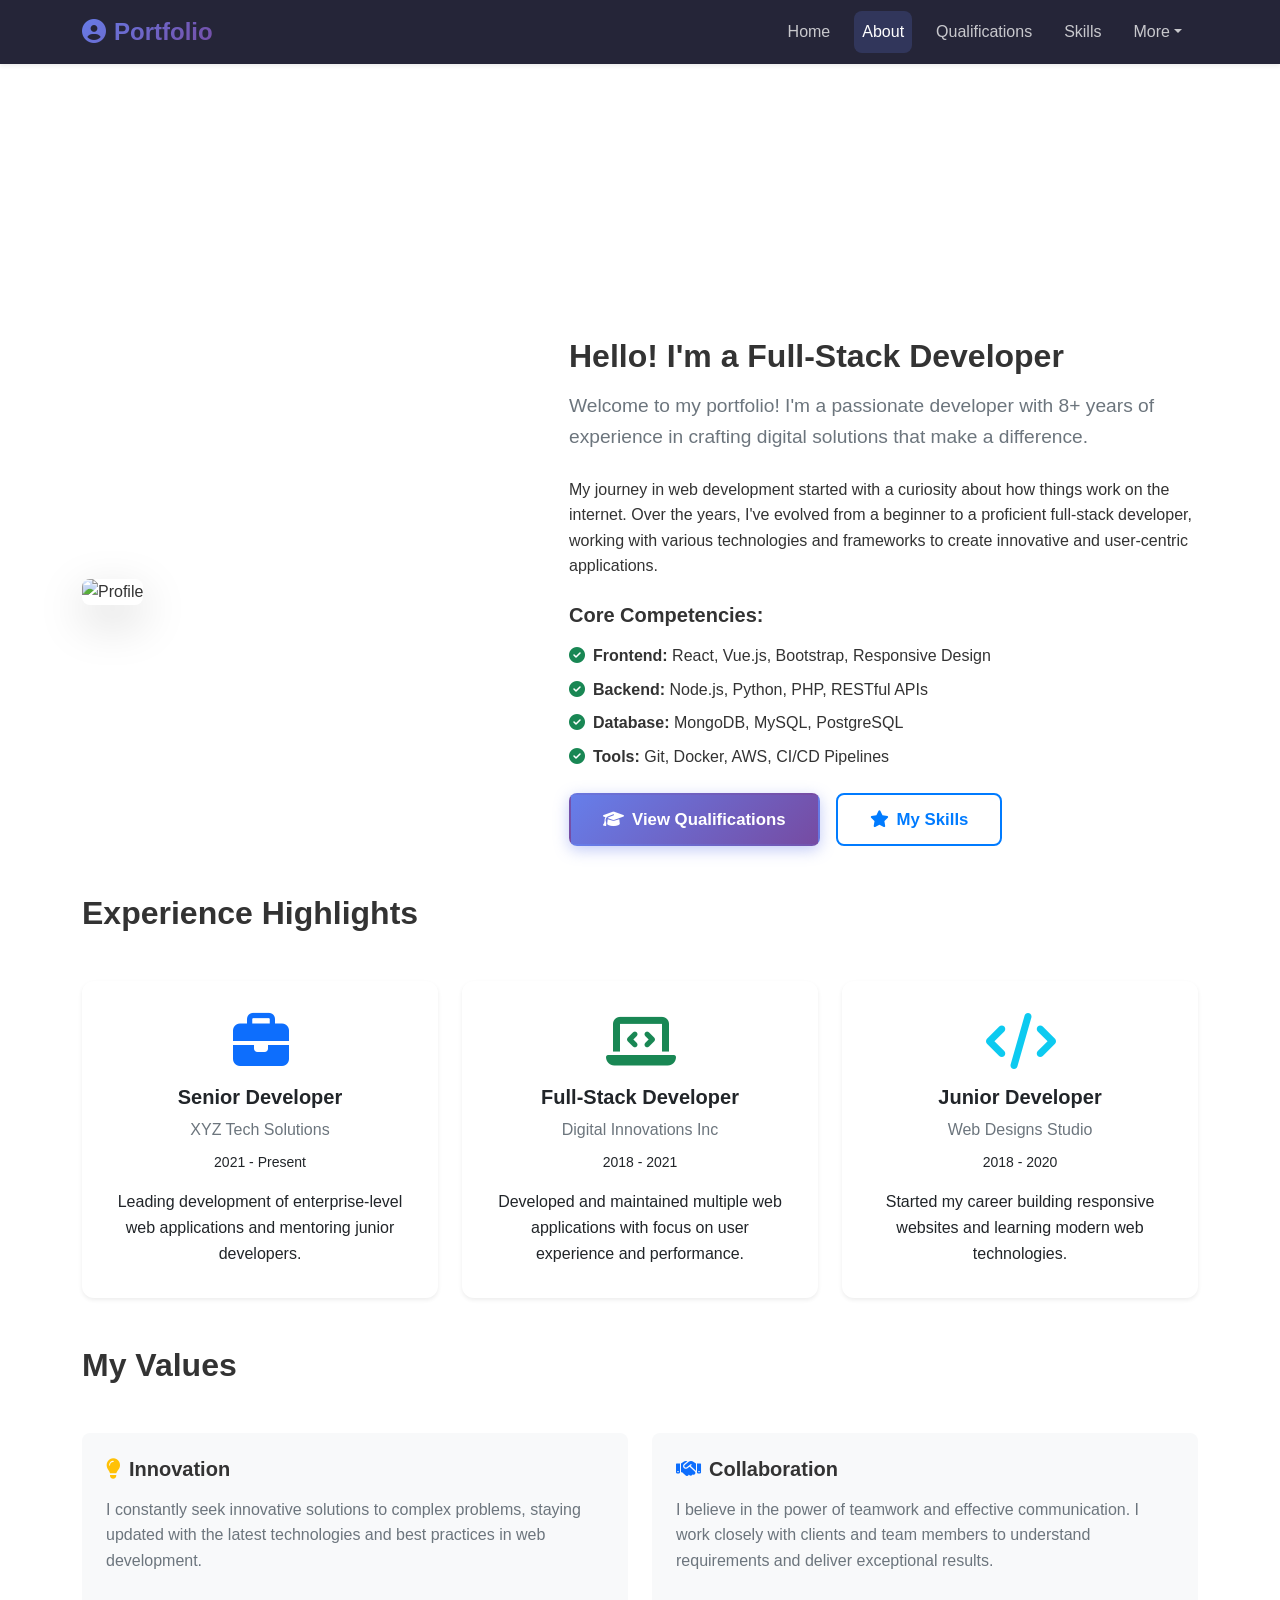
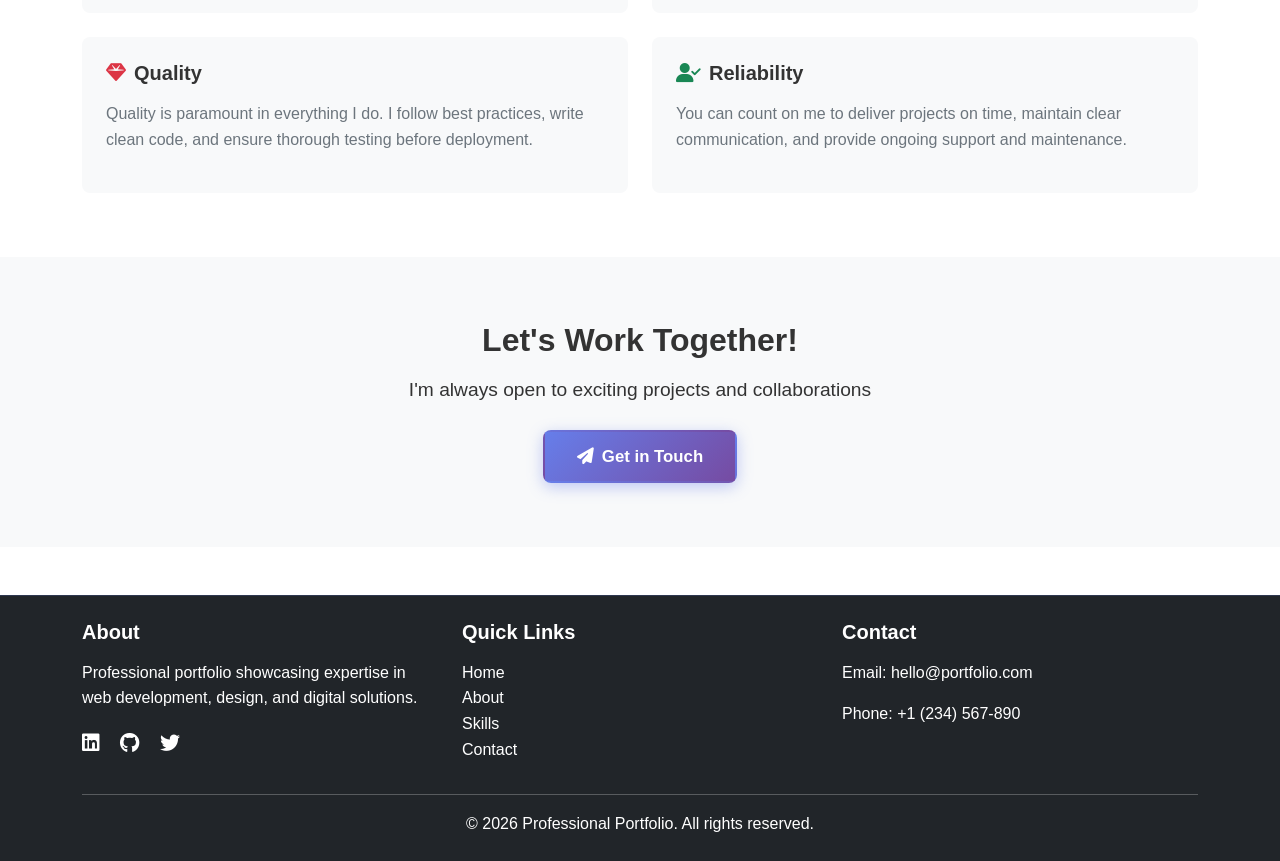
==== about.html @ b2d2db13 "Initial commit: Professional Portfolio Website with Bootstrap 5" ====
<!DOCTYPE html>
<html lang="en">

<head>
    <meta charset="UTF-8">
    <meta name="viewport" content="width=device-width, initial-scale=1.0">
    <title>About Me - Professional Portfolio</title>
    <link href="https://cdn.jsdelivr.net/npm/bootstrap@5.3.0/dist/css/bootstrap.min.css" rel="stylesheet">
    <link href="https://cdnjs.cloudflare.com/ajax/libs/font-awesome/6.4.0/css/all.min.css" rel="stylesheet">
    <link href="css/style.css" rel="stylesheet">
</head>

<body>
    <!-- Navigation Bar -->
    <nav class="navbar navbar-expand-lg navbar-dark bg-dark sticky-top shadow-sm">
        <div class="container">
            <a class="navbar-brand fw-bold" href="index.html">
                <i class="fas fa-user-circle me-2"></i>Portfolio
            </a>
            <button class="navbar-toggler" type="button" data-bs-toggle="collapse" data-bs-target="#navbarNav">
                <span class="navbar-toggler-icon"></span>
            </button>
            <div class="collapse navbar-collapse" id="navbarNav">
                <ul class="navbar-nav ms-auto">
                    <li class="nav-item">
                        <a class="nav-link" href="index.html">Home</a>
                    </li>
                    <li class="nav-item">
                        <a class="nav-link active" href="about.html">About</a>
                    </li>
                    <li class="nav-item">
                        <a class="nav-link" href="qualifications.html">Qualifications</a>
                    </li>
                    <li class="nav-item">
                        <a class="nav-link" href="skills.html">Skills</a>
                    </li>
                    <li class="nav-item dropdown">
                        <a class="nav-link dropdown-toggle" href="#" data-bs-toggle="dropdown">More</a>
                        <ul class="dropdown-menu dropdown-menu-end">
                            <li><a class="dropdown-item" href="certifications.html">Certifications</a></li>
                            <li><a class="dropdown-item" href="contact.html">Contact</a></li>
                        </ul>
                    </li>
                </ul>
            </div>
        </div>
    </nav>

    <!-- Page Header -->
    <section class="page-header bg-gradient text-white py-5">
        <div class="container">
            <h1 class="display-5 fw-bold mb-2">About Me</h1>
            <p class="lead">Learn more about my journey, passion, and expertise</p>
        </div>
    </section>

    <!-- About Content -->
    <section class="section-padding">
        <div class="container">
            <div class="row align-items-center mb-5">
                <div class="col-lg-5 mb-4 mb-lg-0">
                    <img src="https://via.placeholder.com/400x500?text=Professional+Photo" alt="Profile" class="img-fluid rounded-3 shadow-lg">
                </div>
                <div class="col-lg-7 ps-lg-4">
                    <h2 class="fw-bold mb-3">Hello! I'm a Full-Stack Developer</h2>
                    <p class="lead text-muted mb-4">
                        Welcome to my portfolio! I'm a passionate developer with 8+ years of experience in crafting digital solutions that make a difference.
                    </p>
                    <p class="mb-4">
                        My journey in web development started with a curiosity about how things work on the internet. Over the years, I've evolved from a beginner to a proficient full-stack developer, working with various technologies and frameworks to create innovative and user-centric applications.
                    </p>
                    <div class="mb-4">
                        <h5 class="fw-bold mb-3">Core Competencies:</h5>
                        <ul class="list-unstyled">
                            <li class="mb-2"><i class="fas fa-check-circle text-success me-2"></i><strong>Frontend:</strong> React, Vue.js, Bootstrap, Responsive Design</li>
                            <li class="mb-2"><i class="fas fa-check-circle text-success me-2"></i><strong>Backend:</strong> Node.js, Python, PHP, RESTful APIs</li>
                            <li class="mb-2"><i class="fas fa-check-circle text-success me-2"></i><strong>Database:</strong> MongoDB, MySQL, PostgreSQL</li>
                            <li class="mb-2"><i class="fas fa-check-circle text-success me-2"></i><strong>Tools:</strong> Git, Docker, AWS, CI/CD Pipelines</li>
                        </ul>
                    </div>
                    <div class="d-flex gap-3">
                        <a href="qualifications.html" class="btn btn-primary btn-lg">
                            <i class="fas fa-graduation-cap me-2"></i>View Qualifications
                        </a>
                        <a href="skills.html" class="btn btn-outline-primary btn-lg">
                            <i class="fas fa-star me-2"></i>My Skills
                        </a>
                    </div>
                </div>
            </div>

            <!-- Experience Cards -->
            <h2 class="fw-bold mb-5 mt-5">Experience Highlights</h2>
            <div class="row g-4 mb-5">
                <div class="col-md-6 col-lg-4">
                    <div class="card h-100 shadow-sm border-0 card-hover">
                        <div class="card-body text-center">
                            <div class="mb-3">
                                <i class="fas fa-briefcase display-4 text-primary"></i>
                            </div>
                            <h5 class="card-title fw-bold">Senior Developer</h5>
                            <p class="card-text text-muted mb-2">XYZ Tech Solutions</p>
                            <p class="card-text small">2021 - Present</p>
                            <p class="card-text">Leading development of enterprise-level web applications and mentoring junior developers.</p>
                        </div>
                    </div>
                </div>
                <div class="col-md-6 col-lg-4">
                    <div class="card h-100 shadow-sm border-0 card-hover">
                        <div class="card-body text-center">
                            <div class="mb-3">
                                <i class="fas fa-laptop-code display-4 text-success"></i>
                            </div>
                            <h5 class="card-title fw-bold">Full-Stack Developer</h5>
                            <p class="card-text text-muted mb-2">Digital Innovations Inc</p>
                            <p class="card-text small">2018 - 2021</p>
                            <p class="card-text">Developed and maintained multiple web applications with focus on user experience and performance.</p>
                        </div>
                    </div>
                </div>
                <div class="col-md-6 col-lg-4">
                    <div class="card h-100 shadow-sm border-0 card-hover">
                        <div class="card-body text-center">
                            <div class="mb-3">
                                <i class="fas fa-code display-4 text-info"></i>
                            </div>
                            <h5 class="card-title fw-bold">Junior Developer</h5>
                            <p class="card-text text-muted mb-2">Web Designs Studio</p>
                            <p class="card-text small">2018 - 2020</p>
                            <p class="card-text">Started my career building responsive websites and learning modern web technologies.</p>
                        </div>
                    </div>
                </div>
            </div>

            <!-- Values Section -->
            <h2 class="fw-bold mb-5 mt-5">My Values</h2>
            <div class="row g-4">
                <div class="col-md-6">
                    <div class="p-4 bg-light rounded-3">
                        <h5 class="fw-bold mb-3">
                            <i class="fas fa-lightbulb text-warning me-2"></i>Innovation
                        </h5>
                        <p class="text-muted">I constantly seek innovative solutions to complex problems, staying updated with the latest technologies and best practices in web development.</p>
                    </div>
                </div>
                <div class="col-md-6">
                    <div class="p-4 bg-light rounded-3">
                        <h5 class="fw-bold mb-3">
                            <i class="fas fa-handshake text-primary me-2"></i>Collaboration
                        </h5>
                        <p class="text-muted">I believe in the power of teamwork and effective communication. I work closely with clients and team members to understand requirements and deliver exceptional results.</p>
                    </div>
                </div>
                <div class="col-md-6">
                    <div class="p-4 bg-light rounded-3">
                        <h5 class="fw-bold mb-3">
                            <i class="fas fa-gem text-danger me-2"></i>Quality
                        </h5>
                        <p class="text-muted">Quality is paramount in everything I do. I follow best practices, write clean code, and ensure thorough testing before deployment.</p>
                    </div>
                </div>
                <div class="col-md-6">
                    <div class="p-4 bg-light rounded-3">
                        <h5 class="fw-bold mb-3">
                            <i class="fas fa-user-check text-success me-2"></i>Reliability
                        </h5>
                        <p class="text-muted">You can count on me to deliver projects on time, maintain clear communication, and provide ongoing support and maintenance.</p>
                    </div>
                </div>
            </div>
        </div>
    </section>

    <!-- Call to Action -->
    <section class="bg-light section-padding">
        <div class="container text-center">
            <h2 class="fw-bold mb-3">Let's Work Together!</h2>
            <p class="lead mb-4">I'm always open to exciting projects and collaborations</p>
            <a href="contact.html" class="btn btn-primary btn-lg">
                <i class="fas fa-paper-plane me-2"></i>Get in Touch
            </a>
        </div>
    </section>

    <!-- Footer -->
    <footer class="bg-dark text-white py-4 mt-5">
        <div class="container">
            <div class="row">
                <div class="col-md-4 mb-3 mb-md-0">
                    <h5 class="fw-bold mb-3">About</h5>
                    <p>Professional portfolio showcasing expertise in web development, design, and digital solutions.</p>
                    <div class="social-links">
                        <a href="#" class="text-white me-3"><i class="fab fa-linkedin"></i></a>
                        <a href="#" class="text-white me-3"><i class="fab fa-github"></i></a>
                        <a href="#" class="text-white"><i class="fab fa-twitter"></i></a>
                    </div>
                </div>
                <div class="col-md-4">
                    <h5 class="fw-bold mb-3">Quick Links</h5>
                    <ul class="list-unstyled">
                        <li><a href="index.html" class="text-white text-decoration-none">Home</a></li>
                        <li><a href="about.html" class="text-white text-decoration-none">About</a></li>
                        <li><a href="skills.html" class="text-white text-decoration-none">Skills</a></li>
                        <li><a href="contact.html" class="text-white text-decoration-none">Contact</a></li>
                    </ul>
                </div>
                <div class="col-md-4">
                    <h5 class="fw-bold mb-3">Contact</h5>
                    <p>Email: <a href="mailto:hello@portfolio.com" class="text-white text-decoration-none">hello@portfolio.com</a></p>
                    <p>Phone: <a href="tel:+1234567890" class="text-white text-decoration-none">+1 (234) 567-890</a></p>
                </div>
            </div>
            <hr class="my-3">
            <div class="text-center">
                <p class="mb-0">&copy; 2026 Professional Portfolio. All rights reserved.</p>
            </div>
        </div>
    </footer>

    <script src="https://cdn.jsdelivr.net/npm/bootstrap@5.3.0/dist/js/bootstrap.bundle.min.js"></script>
    <script src="js/script.js"></script>
</body>

</html>
---- css/style.css ----
/* ========================================
   Global Styles & Variables
   ======================================== */

:root {
    --primary-color: #007bff;
    --secondary-color: #6c757d;
    --success-color: #28a745;
    --danger-color: #dc3545;
    --warning-color: #ffc107;
    --info-color: #17a2b8;
    --light-color: #f8f9fa;
    --dark-color: #212529;
    --gradient-primary: linear-gradient(135deg, #667eea 0%, #764ba2 100%);
    --box-shadow: 0 0.5rem 1rem rgba(0, 0, 0, 0.15);
    --transition: all 0.3s ease-in-out;
}

* {
    margin: 0;
    padding: 0;
    box-sizing: border-box;
}

body {
    font-family: 'Segoe UI', Tahoma, Geneva, Verdana, sans-serif;
    line-height: 1.6;
    color: #333;
}

/* ========================================
   Typography
   ======================================== */

h1, h2, h3, h4, h5, h6 {
    font-family: 'Segoe UI', Tahoma, Geneva, Verdana, sans-serif;
    font-weight: 700;
    margin-bottom: 1rem;
}

.display-4, .display-5 {
    font-weight: 700;
    letter-spacing: -1px;
}

.lead {
    font-size: 1.2rem;
    font-weight: 300;
}

/* ========================================
   Gradients & Backgrounds
   ======================================== */

.bg-gradient {
    background: linear-gradient(135deg, #667eea 0%, #764ba2 100%);
    background-attachment: fixed;
}

.page-header {
    background: linear-gradient(135deg, #667eea 0%, #764ba2 100%);
    background-attachment: fixed;
}

.hero-section {
    background: linear-gradient(135deg, #667eea 0%, #764ba2 100%);
    background-attachment: fixed;
    min-height: 600px;
    display: flex;
    align-items: center;
}

.cta-section {
    background: linear-gradient(135deg, #667eea 0%, #764ba2 100%);
    background-attachment: fixed;
}

/* ========================================
   Section Spacing
   ======================================== */

.section-padding {
    padding: 4rem 0;
}

@media (max-width: 768px) {
    .section-padding {
        padding: 2.5rem 0;
    }
}

/* ========================================
   Buttons
   ======================================== */

.btn {
    border-radius: 0.5rem;
    font-weight: 600;
    transition: var(--transition);
    border: 2px solid transparent;
}

.btn-primary {
    background: linear-gradient(135deg, #667eea 0%, #764ba2 100%);
    border: 2px solid transparent;
    box-shadow: 0 4px 15px rgba(102, 126, 234, 0.4);
}

.btn-primary:hover {
    transform: translateY(-2px);
    box-shadow: 0 6px 20px rgba(102, 126, 234, 0.6);
    background: linear-gradient(135deg, #764ba2 0%, #667eea 100%);
}

.btn-primary:active {
    transform: translateY(0);
}

.btn-outline-primary {
    border: 2px solid var(--primary-color);
    color: var(--primary-color);
}

.btn-outline-primary:hover {
    background: var(--primary-color);
    border-color: var(--primary-color);
    color: white;
}

.btn-light {
    background: white;
    color: var(--primary-color);
    border: 2px solid white;
    font-weight: 600;
}

.btn-light:hover {
    background: #f0f0f0;
    border-color: #f0f0f0;
}

.btn-lg {
    padding: 0.75rem 2rem;
    font-size: 1.05rem;
}

/* ========================================
   Cards
   ======================================== */

.card {
    border: none;
    border-radius: 0.75rem;
    overflow: hidden;
    transition: var(--transition);
}

.card-hover {
    transform: translateY(0);
    box-shadow: 0 0.5rem 1rem rgba(0, 0, 0, 0.15);
}

.card-hover:hover {
    transform: translateY(-8px);
    box-shadow: 0 1rem 3rem rgba(102, 126, 234, 0.2);
}

.card-body {
    padding: 2rem;
}

.card img {
    height: 200px;
    object-fit: cover;
}

/* ========================================
   Navigation
   ======================================== */

.navbar {
    background-color: #1a1a2e !important;
    backdrop-filter: blur(10px);
    background-color: rgba(26, 26, 46, 0.95) !important;
}

.navbar-brand {
    font-size: 1.5rem;
    font-weight: 700;
    background: linear-gradient(135deg, #667eea 0%, #764ba2 100%);
    -webkit-background-clip: text;
    -webkit-text-fill-color: transparent;
    background-clip: text;
}

.nav-link {
    margin-left: 0.5rem;
    margin-right: 0.5rem;
    transition: var(--transition);
    color: rgba(255, 255, 255, 0.75) !important;
    font-weight: 500;
}

.nav-link:hover,
.nav-link.active {
    color: white !important;
    background: rgba(102, 126, 234, 0.2);
    border-radius: 0.5rem;
    padding-left: 0.75rem;
    padding-right: 0.75rem;
}

.dropdown-menu {
    background: #2a2a4e !important;
    border: 1px solid rgba(102, 126, 234, 0.3);
    box-shadow: 0 8px 32px rgba(0, 0, 0, 0.1);
    backdrop-filter: blur(10px);
}

.dropdown-item {
    color: rgba(255, 255, 255, 0.75) !important;
    transition: var(--transition);
}

.dropdown-item:hover {
    background: rgba(102, 126, 234, 0.2) !important;
    color: white !important;
}

/* ========================================
   Forms
   ======================================== */

.form-control,
.form-select {
    border: 2px solid #e0e0e0;
    border-radius: 0.5rem;
    padding: 0.75rem 1rem;
    transition: var(--transition);
    font-size: 1rem;
}

.form-control:focus,
.form-select:focus {
    border-color: var(--primary-color);
    box-shadow: 0 0 0 0.2rem rgba(102, 126, 234, 0.25);
}

.input-group-text {
    background: transparent;
    border: 2px solid #e0e0e0;
    border-right: none;
    color: #666;
}

.input-group .form-control {
    border-left: none;
}

.form-label {
    color: #333;
    margin-bottom: 0.5rem;
}

textarea.form-control {
    resize: vertical;
    min-height: 120px;
}

.was-validated .form-control:valid {
    border-color: #28a745;
}

.was-validated .form-control:invalid {
    border-color: #dc3545;
}

.invalid-feedback {
    color: #dc3545;
    font-weight: 500;
}

/* ========================================
   Progress Bars
   ======================================== */

.progress {
    background-color: #e9ecef;
    border-radius: 1rem;
    overflow: hidden;
    box-shadow: inset 0 1px 3px rgba(0, 0, 0, 0.1);
}

.progress-bar {
    background: linear-gradient(90deg, #667eea 0%, #764ba2 100%);
    transition: width 0.6s ease;
}

/* ========================================
   Tables
   ======================================== */

.table {
    border-collapse: separate;
    border-spacing: 0;
}

.table-striped tbody tr:nth-of-type(odd) {
    background-color: rgba(0, 0, 0, 0.02);
}

.table-hover tbody tr:hover {
    background-color: rgba(102, 126, 234, 0.1) !important;
}

.table-bordered {
    border: 1px solid rgba(0, 0, 0, 0.125);
}

.table-dark thead {
    background: linear-gradient(135deg, #667eea 0%, #764ba2 100%);
    color: white;
}

/* ========================================
   Badges
   ======================================== */

.badge {
    padding: 0.5rem 0.75rem;
    font-weight: 600;
    font-size: 0.85rem;
    border-radius: 0.5rem;
    text-transform: uppercase;
    letter-spacing: 0.5px;
}

/* ========================================
   Alerts
   ======================================== */

.alert {
    border: none;
    border-radius: 0.75rem;
    padding: 1.25rem 1.5rem;
    box-shadow: 0 2px 8px rgba(0, 0, 0, 0.1);
}

.alert-info {
    background: linear-gradient(135deg, rgba(23, 162, 184, 0.1), rgba(23, 162, 184, 0.05));
    border-left: 4px solid #17a2b8;
}

.alert-success {
    background: linear-gradient(135deg, rgba(40, 167, 69, 0.1), rgba(40, 167, 69, 0.05));
    border-left: 4px solid #28a745;
}

.alert-warning {
    background: linear-gradient(135deg, rgba(255, 193, 7, 0.1), rgba(255, 193, 7, 0.05));
    border-left: 4px solid #ffc107;
}

.alert-danger {
    background: linear-gradient(135deg, rgba(220, 53, 69, 0.1), rgba(220, 53, 69, 0.05));
    border-left: 4px solid #dc3545;
}

/* ========================================
   Modals
   ======================================== */

.modal-content {
    border: none;
    border-radius: 1rem;
    background: white;
    box-shadow: 0 10px 40px rgba(0, 0, 0, 0.2);
}

.modal-header {
    border: none;
    background: linear-gradient(135deg, rgba(102, 126, 234, 0.1), rgba(118, 75, 162, 0.1));
    padding: 1.5rem;
}

.modal-title {
    font-weight: 700;
}

.btn-close {
    filter: invert(0.8);
}

/* ========================================
   Accordion
   ======================================== */

.accordion-button {
    background-color: transparent;
    font-weight: 600;
    color: #333;
    border: 2px solid #e0e0e0;
}

.accordion-button:not(.collapsed) {
    background: linear-gradient(135deg, rgba(102, 126, 234, 0.05), rgba(118, 75, 162, 0.05));
    color: var(--primary-color);
    box-shadow: inset 0 -1px 0 rgba(0, 0, 0, 0.125);
}

.accordion-button:focus {
    box-shadow: 0 0 0 0.25rem rgba(102, 126, 234, 0.25);
}

.accordion-body {
    padding: 1.5rem;
    color: #555;
    line-height: 1.8;
}

/* ========================================
   Carousel
   ======================================== */

.carousel-control-prev,
.carousel-control-next {
    background: rgba(0, 0, 0, 0.3);
    border-radius: 0.5rem;
    width: 50px;
    height: 50px;
    top: 50%;
    transform: translateY(-50%);
}

.carousel-caption {
    background: rgba(0, 0, 0, 0.6);
    backdrop-filter: blur(10px);
    bottom: 0;
    padding: 1.5rem;
    border-radius: 0.5rem;
}

.carousel-indicators button {
    background-color: #667eea;
    width: 12px;
    height: 12px;
    border-radius: 50%;
}

/* ========================================
   Footer
   ======================================== */

footer {
    background: #1a1a2e;
    color: #ccc;
    border-top: 1px solid rgba(102, 126, 234, 0.2);
}

footer a {
    color: #aaa;
    text-decoration: none;
}

footer a:hover {
    color: #667eea;
}

footer .social-links a {
    transition: var(--transition);
    display: inline-block;
    font-size: 1.25rem;
}

footer .social-links a:hover {
    transform: translateY(-3px);
}

/* ========================================
   Images
   ======================================== */

.img-fluid {
    border-radius: 0.75rem;
}

.rounded-circle {
    border: 5px solid white;
    box-shadow: 0 8px 24px rgba(0, 0, 0, 0.15);
}

.rounded-3 {
    border-radius: 1rem;
}

/* ========================================
   List Groups
   ======================================== */

.list-group-item {
    background: transparent;
    border: 1px solid rgba(0, 0, 0, 0.1);
    padding: 1rem;
    transition: var(--transition);
}

.list-group-item:hover {
    background: rgba(102, 126, 234, 0.05);
    border-color: var(--primary-color);
}

/* ========================================
   Responsive Design
   ======================================== */

@media (max-width: 768px) {
    .display-4,
    .display-5 {
        font-size: 2rem;
    }

    .hero-section {
        min-height: 400px;
    }

    .btn-lg {
        padding: 0.6rem 1.5rem;
        font-size: 0.95rem;
    }

    .card-body {
        padding: 1.5rem;
    }

    .navbar-brand {
        font-size: 1.25rem;
    }

    .section-padding {
        padding: 2rem 0;
    }
}

@media (max-width: 576px) {
    .display-4,
    .display-5 {
        font-size: 1.5rem;
    }

    .hero-section {
        min-height: 300px;
    }

    .d-flex.gap-3 {
        flex-direction: column;
    }

    .btn {
        width: 100%;
        margin-bottom: 0.5rem;
    }

    .table {
        font-size: 0.85rem;
    }

    .table-responsive {
        border-radius: 0.75rem;
    }
}

/* ========================================
   Utilities
   ======================================== */

.shadow-lg {
    box-shadow: 0 1rem 3rem rgba(0, 0, 0, 0.175) !important;
}

.shadow-sm {
    box-shadow: 0 0.125rem 0.25rem rgba(0, 0, 0, 0.075) !important;
}

.bg-light {
    background-color: #f8f9fa !important;
}

.text-muted {
    color: #6c757d !important;
}

.border-start {
    border-left-width: 4px;
}

.gap-2 {
    gap: 0.5rem;
}

.gap-3 {
    gap: 1rem;
}

.gap-4 {
    gap: 1.5rem;
}

.gap-5 {
    gap: 3rem;
}

/* ========================================
   Animations
   ======================================== */

@keyframes fadeInUp {
    from {
        opacity: 0;
        transform: translateY(20px);
    }

    to {
        opacity: 1;
        transform: translateY(0);
    }
}

@keyframes fadeInDown {
    from {
        opacity: 0;
        transform: translateY(-20px);
    }

    to {
        opacity: 1;
        transform: translateY(0);
    }
}

@keyframes slideInLeft {
    from {
        opacity: 0;
        transform: translateX(-30px);
    }

    to {
        opacity: 1;
        transform: translateX(0);
    }
}

.animate {
    animation: fadeInUp 0.6s ease;
}

/* ========================================
   Custom Classes
   ======================================== */

.text-gradient {
    background: linear-gradient(135deg, #667eea 0%, #764ba2 100%);
    -webkit-background-clip: text;
    -webkit-text-fill-color: transparent;
    background-clip: text;
}

.hover-lift {
    transition: transform 0.3s ease, box-shadow 0.3s ease;
}

.hover-lift:hover {
    transform: translateY(-8px);
    box-shadow: 0 1rem 3rem rgba(102, 126, 234, 0.2);
}

.icon-box {
    width: 60px;
    height: 60px;
    display: flex;
    align-items: center;
    justify-content: center;
    border-radius: 0.75rem;
    background: linear-gradient(135deg, rgba(102, 126, 234, 0.2), rgba(118, 75, 162, 0.2));
    margin-bottom: 1rem;
}

/* ========================================
   Print Styles
   ======================================== */

@media print {
    body {
        background: white;
    }

    .navbar,
    footer {
        display: none;
    }

    .section-padding {
        page-break-inside: avoid;
    }

    .btn,
    .modal {
        display: none;
    }
}
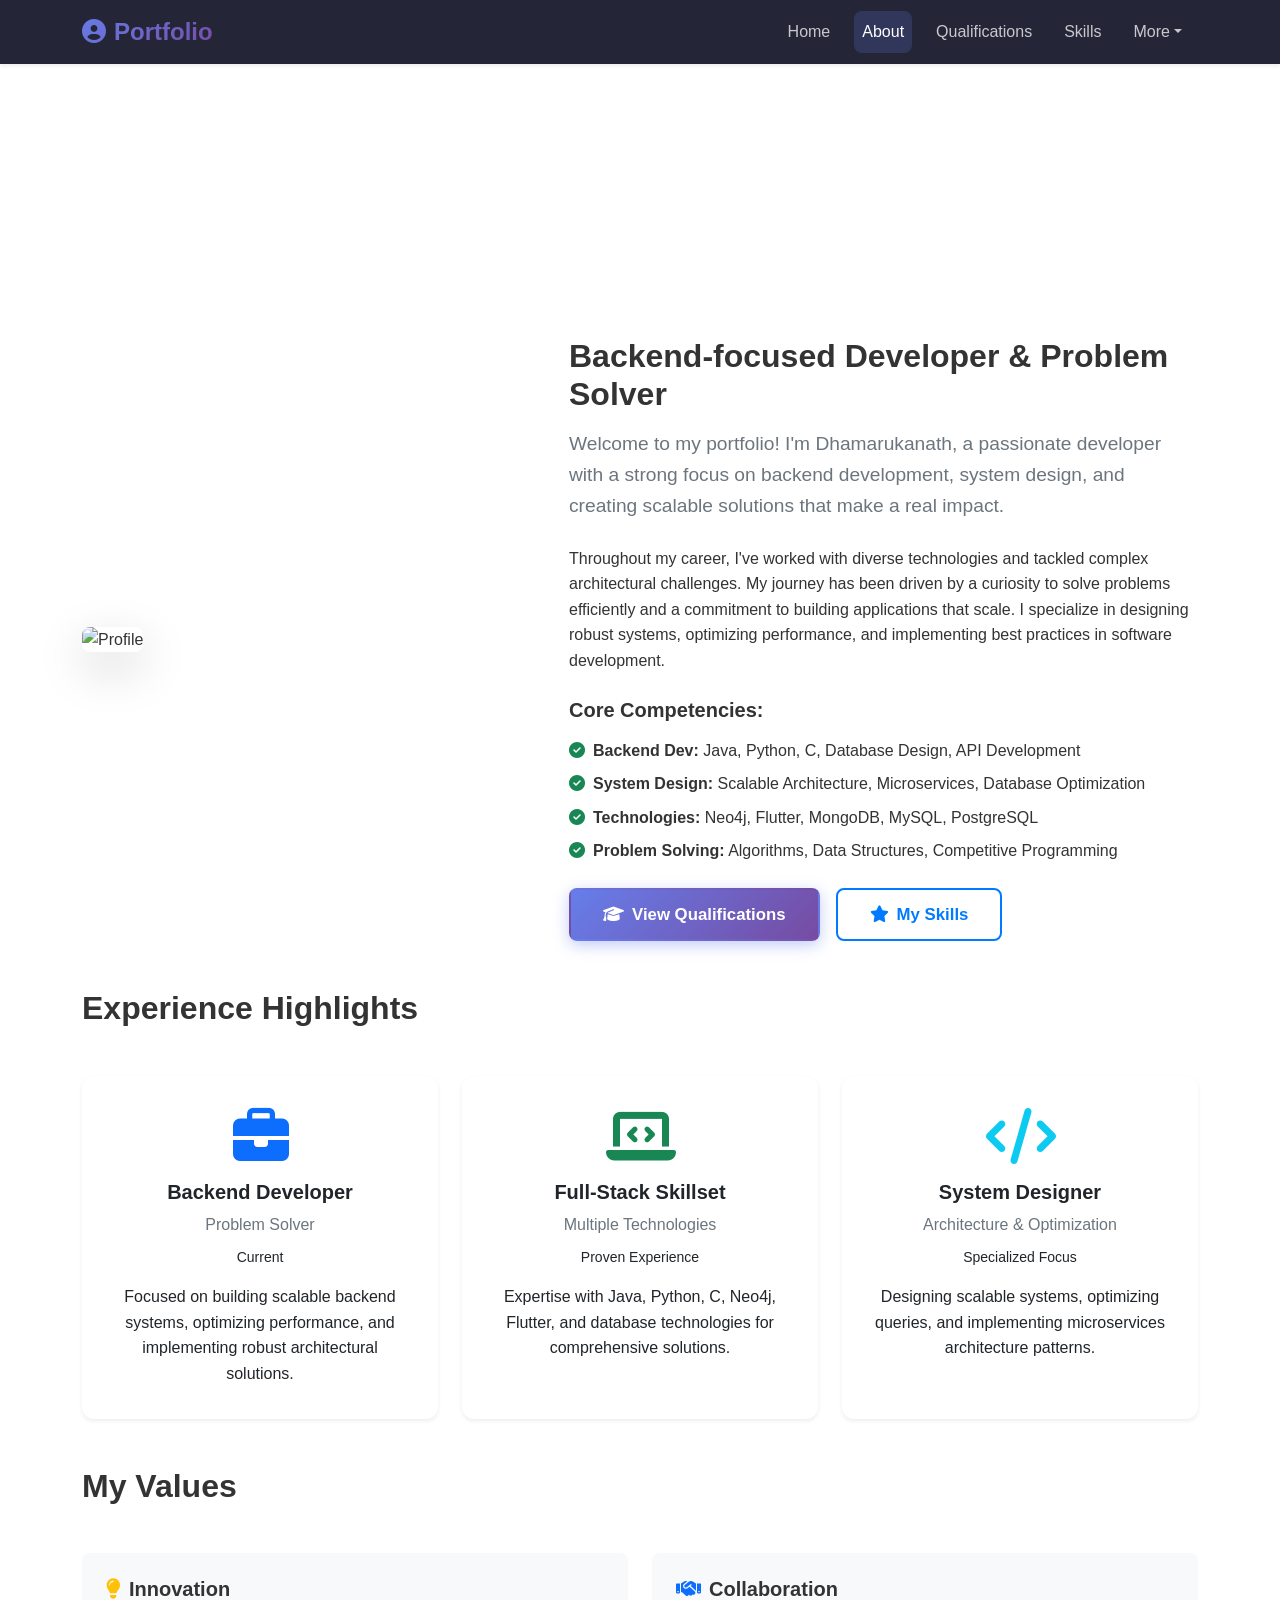
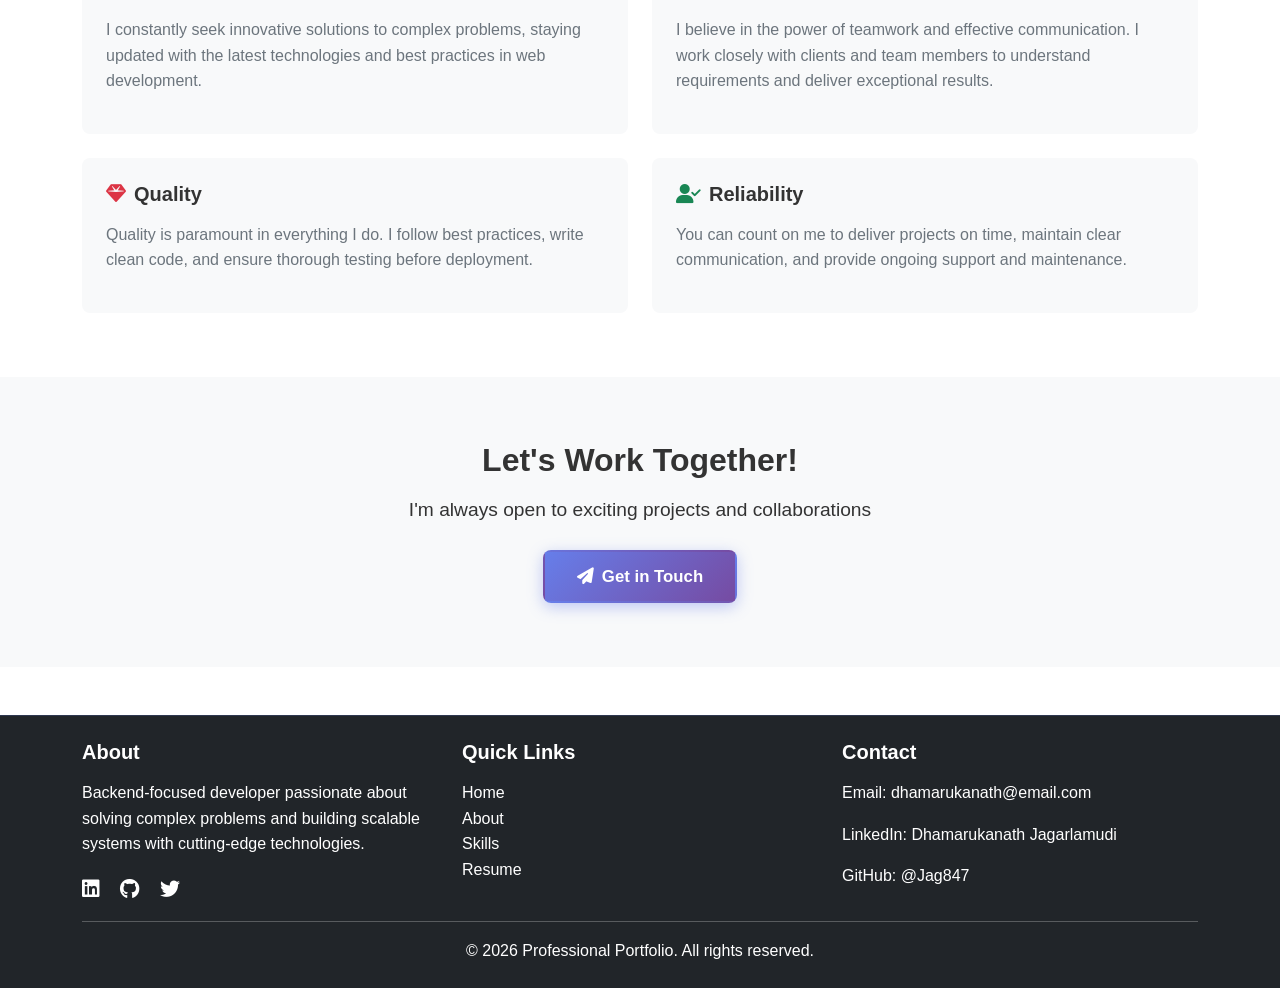
==== commit c2b9acfa: "Integrate personal portfolio details with expanded projects and Problem-Solution-Impact narratives -" ====
--- a/about.html
+++ b/about.html
@@ -38,6 +38,7 @@
                         <a class="nav-link dropdown-toggle" href="#" data-bs-toggle="dropdown">More</a>
                         <ul class="dropdown-menu dropdown-menu-end">
                             <li><a class="dropdown-item" href="certifications.html">Certifications</a></li>
+                            <li><a class="dropdown-item" href="projects.html">Projects</a></li>
                             <li><a class="dropdown-item" href="contact.html">Contact</a></li>
                         </ul>
                     </li>
@@ -62,20 +63,20 @@
                     <img src="https://via.placeholder.com/400x500?text=Professional+Photo" alt="Profile" class="img-fluid rounded-3 shadow-lg">
                 </div>
                 <div class="col-lg-7 ps-lg-4">
-                    <h2 class="fw-bold mb-3">Hello! I'm a Full-Stack Developer</h2>
+                    <h2 class="fw-bold mb-3">Backend-focused Developer & Problem Solver</h2>
                     <p class="lead text-muted mb-4">
-                        Welcome to my portfolio! I'm a passionate developer with 8+ years of experience in crafting digital solutions that make a difference.
+                        Welcome to my portfolio! I'm Dhamarukanath, a passionate developer with a strong focus on backend development, system design, and creating scalable solutions that make a real impact.
                     </p>
                     <p class="mb-4">
-                        My journey in web development started with a curiosity about how things work on the internet. Over the years, I've evolved from a beginner to a proficient full-stack developer, working with various technologies and frameworks to create innovative and user-centric applications.
+                        Throughout my career, I've worked with diverse technologies and tackled complex architectural challenges. My journey has been driven by a curiosity to solve problems efficiently and a commitment to building applications that scale. I specialize in designing robust systems, optimizing performance, and implementing best practices in software development.
                     </p>
                     <div class="mb-4">
                         <h5 class="fw-bold mb-3">Core Competencies:</h5>
                         <ul class="list-unstyled">
-                            <li class="mb-2"><i class="fas fa-check-circle text-success me-2"></i><strong>Frontend:</strong> React, Vue.js, Bootstrap, Responsive Design</li>
-                            <li class="mb-2"><i class="fas fa-check-circle text-success me-2"></i><strong>Backend:</strong> Node.js, Python, PHP, RESTful APIs</li>
-                            <li class="mb-2"><i class="fas fa-check-circle text-success me-2"></i><strong>Database:</strong> MongoDB, MySQL, PostgreSQL</li>
-                            <li class="mb-2"><i class="fas fa-check-circle text-success me-2"></i><strong>Tools:</strong> Git, Docker, AWS, CI/CD Pipelines</li>
+                            <li class="mb-2"><i class="fas fa-check-circle text-success me-2"></i><strong>Backend Dev:</strong> Java, Python, C, Database Design, API Development</li>
+                            <li class="mb-2"><i class="fas fa-check-circle text-success me-2"></i><strong>System Design:</strong> Scalable Architecture, Microservices, Database Optimization</li>
+                            <li class="mb-2"><i class="fas fa-check-circle text-success me-2"></i><strong>Technologies:</strong> Neo4j, Flutter, MongoDB, MySQL, PostgreSQL</li>
+                            <li class="mb-2"><i class="fas fa-check-circle text-success me-2"></i><strong>Problem Solving:</strong> Algorithms, Data Structures, Competitive Programming</li>
                         </ul>
                     </div>
                     <div class="d-flex gap-3">
@@ -98,10 +99,10 @@
                             <div class="mb-3">
                                 <i class="fas fa-briefcase display-4 text-primary"></i>
                             </div>
-                            <h5 class="card-title fw-bold">Senior Developer</h5>
-                            <p class="card-text text-muted mb-2">XYZ Tech Solutions</p>
-                            <p class="card-text small">2021 - Present</p>
-                            <p class="card-text">Leading development of enterprise-level web applications and mentoring junior developers.</p>
+                            <h5 class="card-title fw-bold">Backend Developer</h5>
+                            <p class="card-text text-muted mb-2">Problem Solver</p>
+                            <p class="card-text small">Current</p>
+                            <p class="card-text">Focused on building scalable backend systems, optimizing performance, and implementing robust architectural solutions.</p>
                         </div>
                     </div>
                 </div>
@@ -111,10 +112,10 @@
                             <div class="mb-3">
                                 <i class="fas fa-laptop-code display-4 text-success"></i>
                             </div>
-                            <h5 class="card-title fw-bold">Full-Stack Developer</h5>
-                            <p class="card-text text-muted mb-2">Digital Innovations Inc</p>
-                            <p class="card-text small">2018 - 2021</p>
-                            <p class="card-text">Developed and maintained multiple web applications with focus on user experience and performance.</p>
+                            <h5 class="card-title fw-bold">Full-Stack Skillset</h5>
+                            <p class="card-text text-muted mb-2">Multiple Technologies</p>
+                            <p class="card-text small">Proven Experience</p>
+                            <p class="card-text">Expertise with Java, Python, C, Neo4j, Flutter, and database technologies for comprehensive solutions.</p>
                         </div>
                     </div>
                 </div>
@@ -124,10 +125,10 @@
                             <div class="mb-3">
                                 <i class="fas fa-code display-4 text-info"></i>
                             </div>
-                            <h5 class="card-title fw-bold">Junior Developer</h5>
-                            <p class="card-text text-muted mb-2">Web Designs Studio</p>
-                            <p class="card-text small">2018 - 2020</p>
-                            <p class="card-text">Started my career building responsive websites and learning modern web technologies.</p>
+                            <h5 class="card-title fw-bold">System Designer</h5>
+                            <p class="card-text text-muted mb-2">Architecture & Optimization</p>
+                            <p class="card-text small">Specialized Focus</p>
+                            <p class="card-text">Designing scalable systems, optimizing queries, and implementing microservices architecture patterns.</p>
                         </div>
                     </div>
                 </div>
@@ -189,11 +190,11 @@
             <div class="row">
                 <div class="col-md-4 mb-3 mb-md-0">
                     <h5 class="fw-bold mb-3">About</h5>
-                    <p>Professional portfolio showcasing expertise in web development, design, and digital solutions.</p>
+                    <p>Backend-focused developer passionate about solving complex problems and building scalable systems with cutting-edge technologies.</p>
                     <div class="social-links">
-                        <a href="#" class="text-white me-3"><i class="fab fa-linkedin"></i></a>
-                        <a href="#" class="text-white me-3"><i class="fab fa-github"></i></a>
-                        <a href="#" class="text-white"><i class="fab fa-twitter"></i></a>
+                        <a href="https://www.linkedin.com/in/dhamarukanath-jagarlamudi-0b5418384" target="_blank" class="text-white me-3" title="LinkedIn"><i class="fab fa-linkedin"></i></a>
+                        <a href="https://github.com/Jag847" target="_blank" class="text-white me-3" title="GitHub"><i class="fab fa-github"></i></a>
+                        <a href="#" class="text-white" title="Twitter"><i class="fab fa-twitter"></i></a>
                     </div>
                 </div>
                 <div class="col-md-4">
@@ -202,13 +203,14 @@
                         <li><a href="index.html" class="text-white text-decoration-none">Home</a></li>
                         <li><a href="about.html" class="text-white text-decoration-none">About</a></li>
                         <li><a href="skills.html" class="text-white text-decoration-none">Skills</a></li>
-                        <li><a href="contact.html" class="text-white text-decoration-none">Contact</a></li>
+                        <li><a href="assets/resume.pdf" class="text-white text-decoration-none" download>Resume</a></li>
                     </ul>
                 </div>
                 <div class="col-md-4">
                     <h5 class="fw-bold mb-3">Contact</h5>
-                    <p>Email: <a href="mailto:hello@portfolio.com" class="text-white text-decoration-none">hello@portfolio.com</a></p>
-                    <p>Phone: <a href="tel:+1234567890" class="text-white text-decoration-none">+1 (234) 567-890</a></p>
+                    <p>Email: <a href="mailto:dhamarukanath@email.com" class="text-white text-decoration-none">dhamarukanath@email.com</a></p>
+                    <p>LinkedIn: <a href="https://www.linkedin.com/in/dhamarukanath-jagarlamudi-0b5418384" target="_blank" class="text-white text-decoration-none">Dhamarukanath Jagarlamudi</a></p>
+                    <p>GitHub: <a href="https://github.com/Jag847" target="_blank" class="text-white text-decoration-none">@Jag847</a></p>
                 </div>
             </div>
             <hr class="my-3">
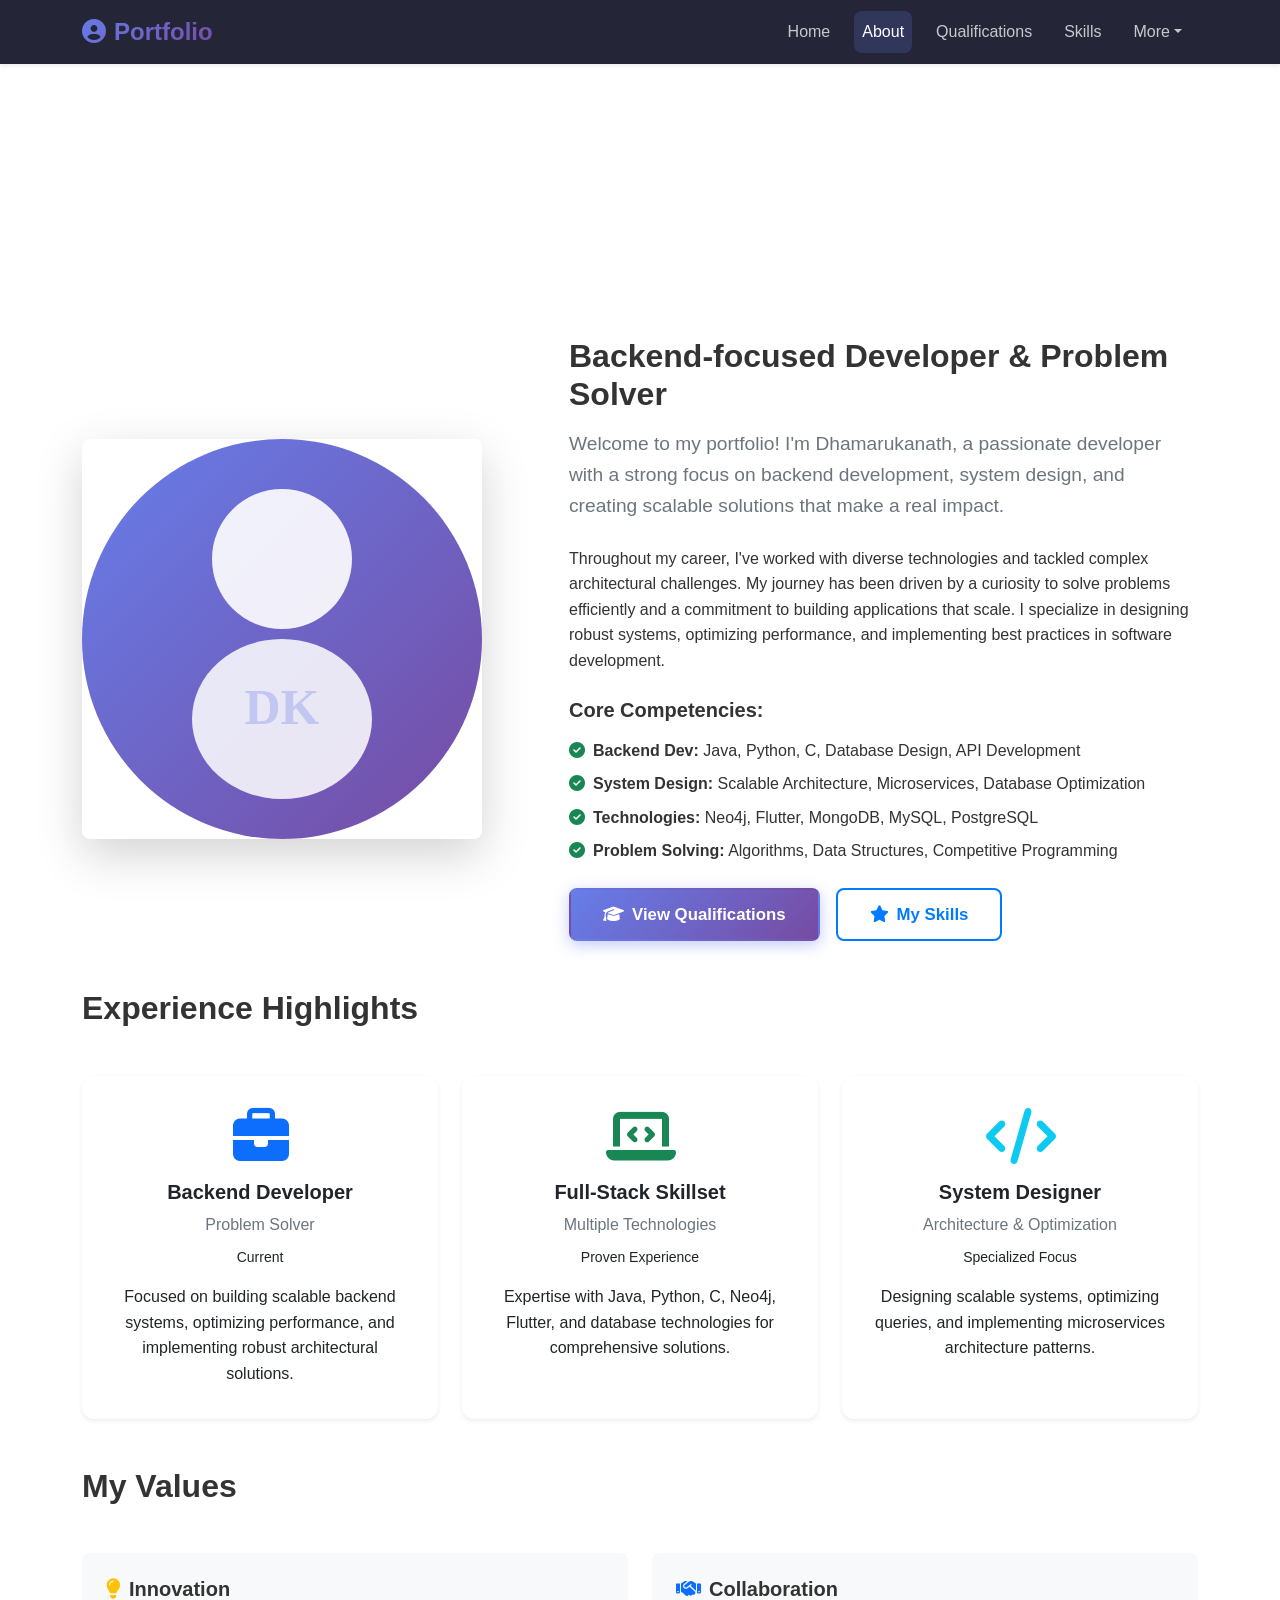
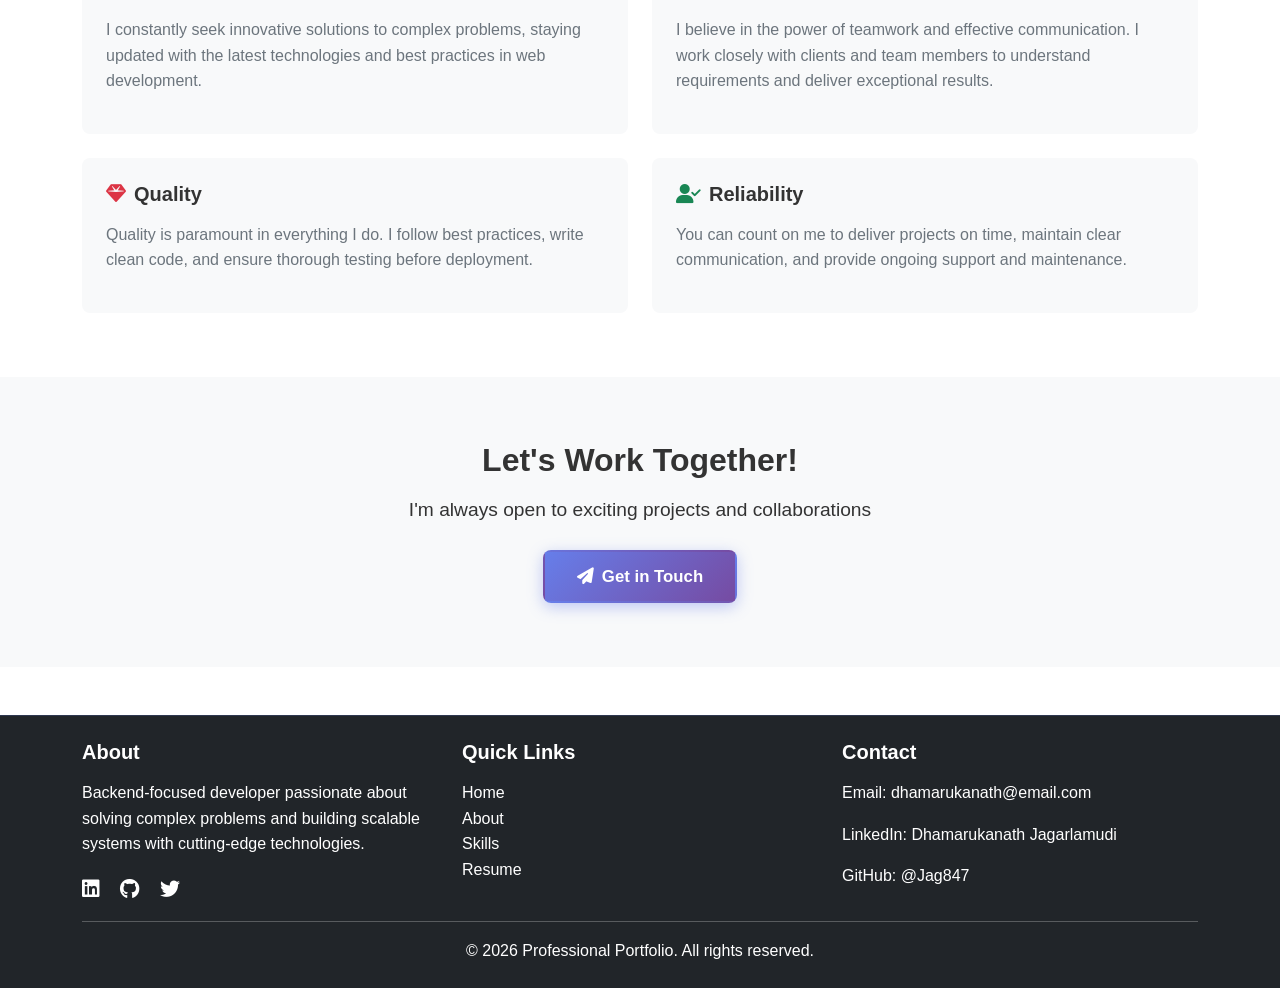
==== commit 9dc776a6: "Fix profile picture and certificate images - replace external placeholders with local SVG images - C" ====
--- a/about.html
+++ b/about.html
@@ -60,7 +60,7 @@
         <div class="container">
             <div class="row align-items-center mb-5">
                 <div class="col-lg-5 mb-4 mb-lg-0">
-                    <img src="https://via.placeholder.com/400x500?text=Professional+Photo" alt="Profile" class="img-fluid rounded-3 shadow-lg">
+                    <img src="assets/images/profile.svg" alt="Profile" class="img-fluid rounded-3 shadow-lg">
                 </div>
                 <div class="col-lg-7 ps-lg-4">
                     <h2 class="fw-bold mb-3">Backend-focused Developer & Problem Solver</h2>
